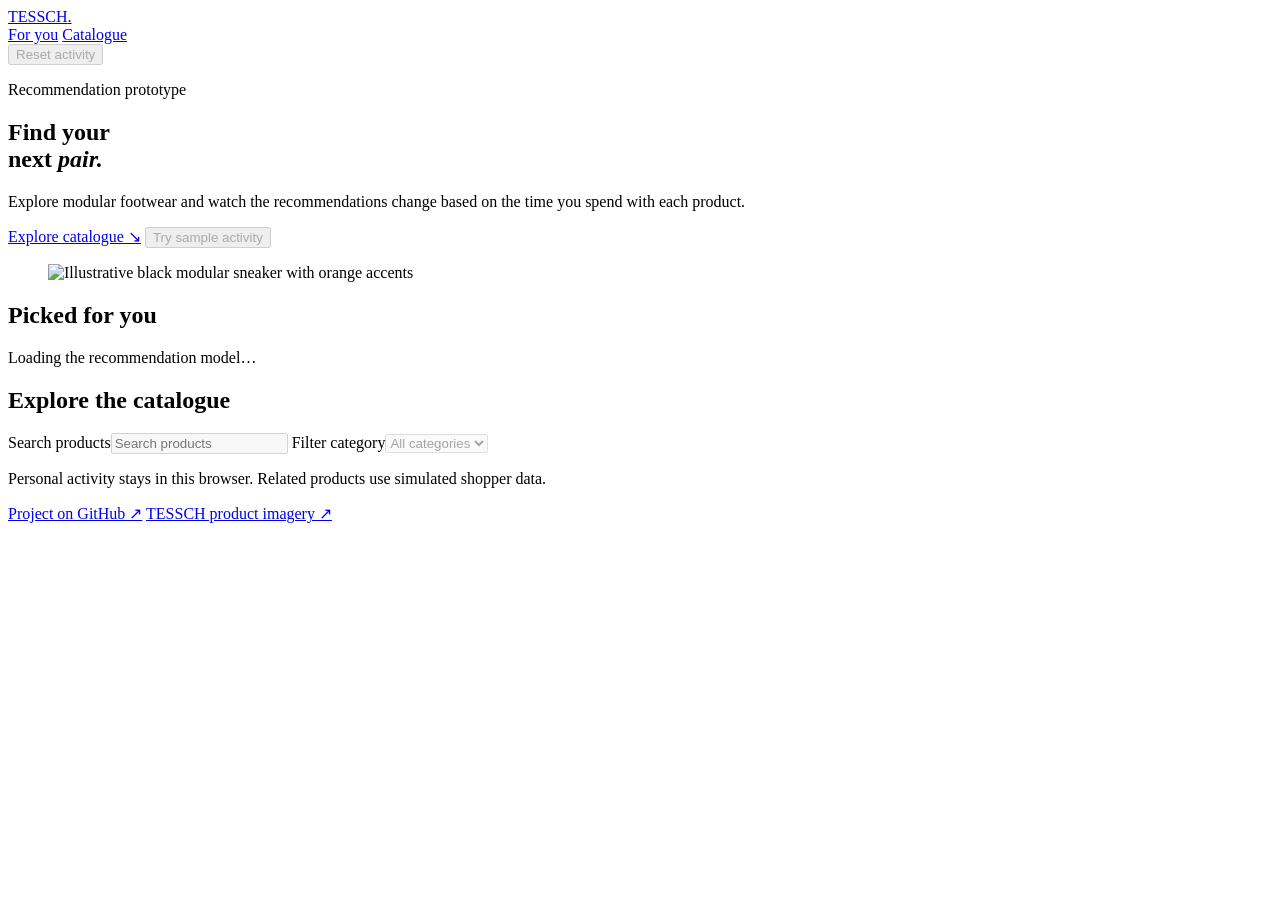
==== docs/index.html @ b37998e8 "Create the Tessch browser prototype entry point" ====
<!doctype html>
<html lang="en">
<head>
  <meta charset="utf-8">
  <meta name="viewport" content="width=device-width, initial-scale=1">
  <meta name="description" content="Try the TESSCH dwell-time recommendation engine in an interactive footwear storefront.">
  <meta name="theme-color" content="#f5f3ef">
  <title>TESSCH · Recommendation prototype</title>
  <link rel="stylesheet" href="./styles.css">
  <script type="module" src="./app.js"></script>
</head>
<body id="top">
  <header class="site-header">
    <div class="shell header-inner">
      <a class="brand" href="#top">TESSCH<span>.</span></a>
      <nav aria-label="Main navigation">
        <a href="#recommendations">For you</a>
        <a href="#catalogue">Catalogue</a>
      </nav>
      <button class="quiet-action" type="button" id="reset" disabled>Reset activity</button>
    </div>
  </header>
  <main class="shell">
    <section class="hero" aria-labelledby="hero-title">
      <div class="hero-copy">
        <p class="eyebrow">Recommendation prototype</p>
        <h1 id="hero-title">Find your<br>next <em>pair.</em></h1>
        <p>Explore modular footwear and watch the recommendations change based on the time you spend with each product.</p>
        <div class="hero-actions">
          <a class="action primary" href="#catalogue">Explore catalogue <span aria-hidden="true">↘</span></a>
          <button class="action secondary" type="button" id="sample" disabled>Try sample activity</button>
        </div>
      </div>
      <figure class="hero-visual">
        <img src="./hero.webp" alt="Illustrative black modular sneaker with orange accents">
      </figure>
    </section>

    <section id="recommendations" class="section" aria-labelledby="picks-title">
      <div class="section-heading">
        <h2 id="picks-title">Picked for you</h2>
        <span id="pick-strategy" class="model-label" hidden></span>
      </div>
      <p id="pick-reason" class="intro" aria-live="polite">Loading the recommendation model…</p>
      <div id="picks" class="product-grid"></div>
    </section>

    <section id="catalogue" class="section" aria-labelledby="catalogue-title">
      <div class="section-heading">
        <h2 id="catalogue-title">Explore the catalogue</h2>
        <div class="filters">
          <label><span class="sr-only">Search products</span><input type="search" id="search" placeholder="Search products" disabled></label>
          <label><span class="sr-only">Filter category</span><select id="category" disabled><option value="">All categories</option></select></label>
        </div>
      </div>
      <p id="catalogue-count" class="intro" aria-live="polite"></p>
      <div id="products" class="product-grid"></div>
      <button class="action outlined more" type="button" id="more" hidden>Show more products</button>
    </section>
  </main>

  <footer class="shell footer">
    <p>Personal activity stays in this browser. Related products use simulated shopper data.</p>
    <a href="https://github.com/Yuvraj2637/tessch-recommendation-engine">Project on GitHub ↗</a>
    <a href="https://tessch.in/">TESSCH product imagery ↗</a>
  </footer>

  <dialog id="detail" aria-labelledby="detail-title">
    <div class="detail-inner">
      <form method="dialog"><button id="close-detail" type="submit" class="close-action" aria-label="Close product" autofocus>×</button></form>
      <div class="detail-product">
        <div id="detail-art"></div>
        <div class="detail-copy">
          <p id="detail-category" class="eyebrow"></p>
          <h2 id="detail-title"></h2>
          <p id="detail-price" class="detail-price"></p>
          <p id="detail-description"></p>
          <p id="detail-specs" class="intro"></p>
          <p id="dwell" class="dwell">Active viewing time <output id="dwell-time">0.0 s</output></p>
        </div>
      </div>
      <section aria-labelledby="related-title" class="related">
        <div class="section-heading">
          <h3 id="related-title">You might also like</h3>
          <span id="related-strategy" class="model-label"></span>
        </div>
        <p id="related-reason" class="intro"></p>
        <div id="related" class="product-grid"></div>
      </section>
    </div>
  </dialog>
</body>
</html>
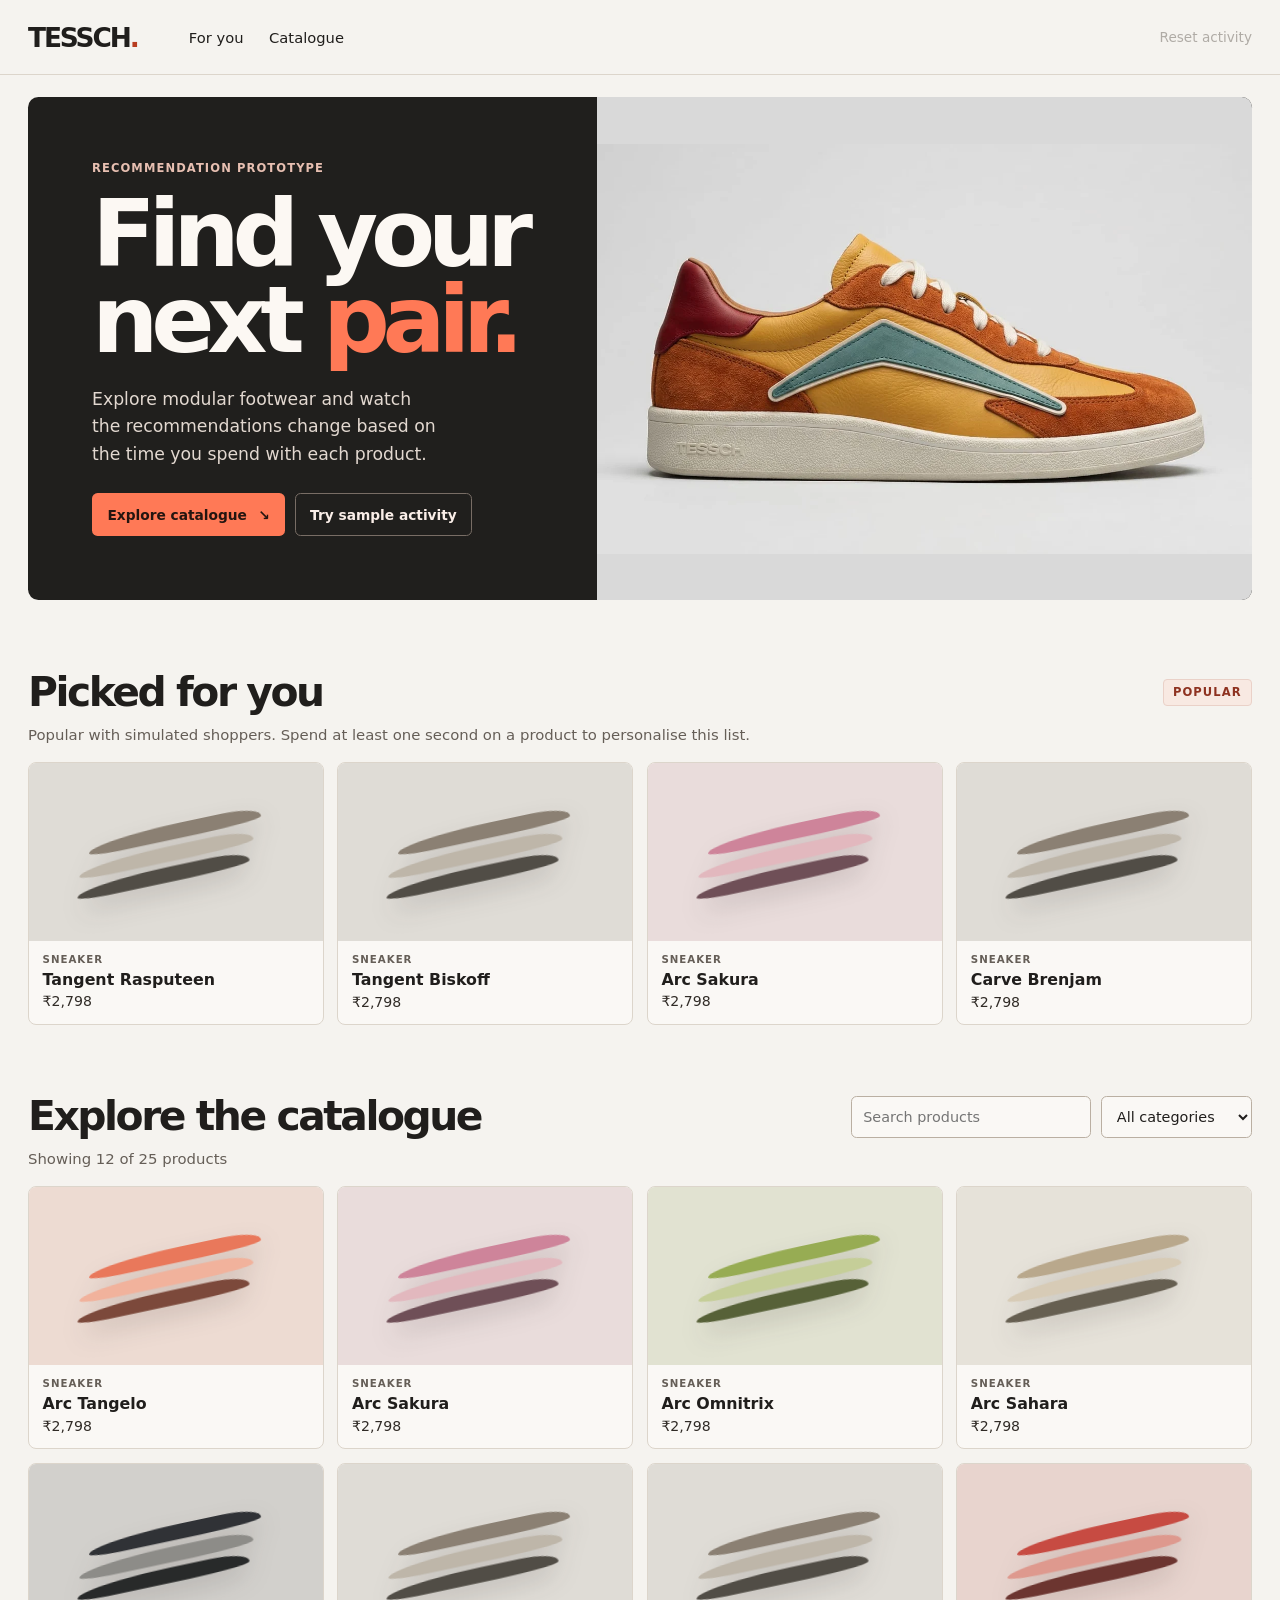
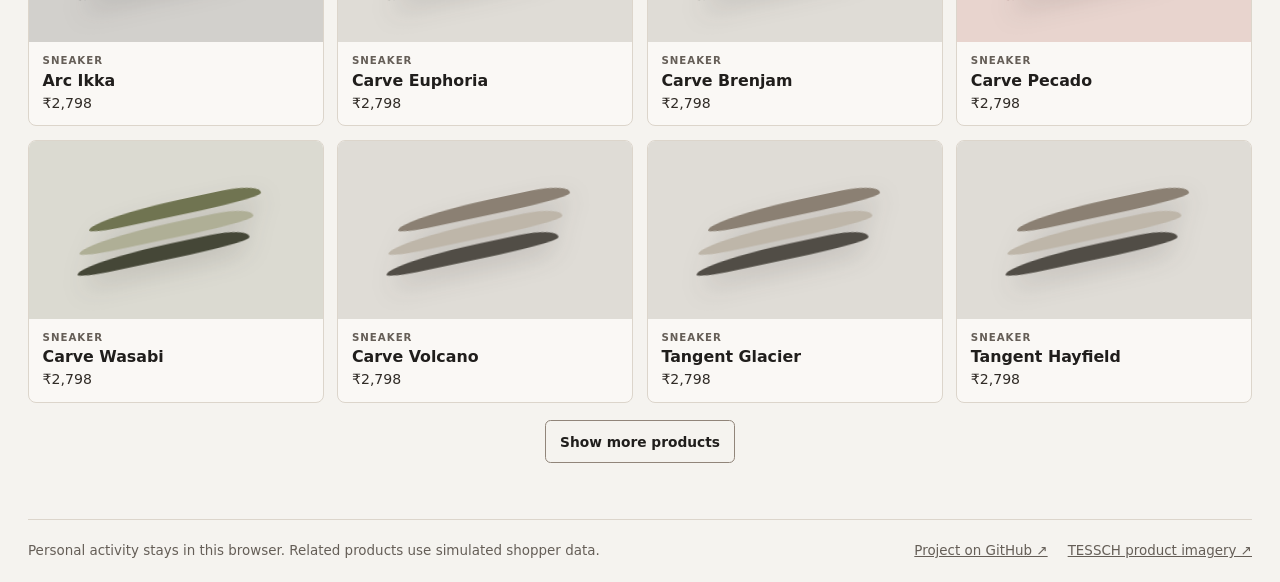
==== commit 9514bcbd: "Replace the demo hero with the TESSCH Arc Tangelo photo" ====
--- a/docs/index.html
+++ b/docs/index.html
@@ -32,7 +32,7 @@
         </div>
       </div>
       <figure class="hero-visual">
-        <img src="./hero.webp" alt="Illustrative black modular sneaker with orange accents">
+        <img src="./hero.webp" alt="TESSCH Arc Tangelo modular sneaker">
       </figure>
     </section>
 
--- a/docs/styles.css
+++ b/docs/styles.css
@@ -0,0 +1,114 @@
+:root {
+  color-scheme: light;
+  --paper: #f5f3ef;
+  --ink: #201e1c;
+  --muted: #655e57;
+  --line: #dcd5cb;
+  --accent: #b83d20;
+  font-family: system-ui, sans-serif;
+  background: var(--paper);
+  color: var(--ink);
+}
+* { box-sizing: border-box; }
+body { margin: 0; min-width: 0; }
+a { color: inherit; }
+button, input, select { font: inherit; }
+button { cursor: pointer; }
+button:disabled { cursor: default; opacity: .48; }
+[hidden] { display: none !important; }
+:focus-visible { outline: 3px solid #a8371d; outline-offset: 4px; }
+.sr-only { position: absolute; width: 1px; height: 1px; padding: 0; overflow: hidden; clip-path: inset(50%); white-space: nowrap; }
+.shell { width: min(100% - 3.5rem, 1280px); margin-inline: auto; }
+.site-header { border-bottom: 1px solid var(--line); }
+.header-inner { min-height: 74px; display: flex; align-items: center; gap: clamp(1rem, 4vw, 3.5rem); }
+.brand { text-decoration: none; font-size: 1.65rem; font-weight: 900; letter-spacing: -.08em; }
+.brand span, .hero em { color: #ff7956; }
+.brand span { color: var(--accent); }
+.header-inner nav { display: flex; gap: clamp(.85rem, 2vw, 2rem); font-size: .92rem; }
+.header-inner nav a { text-decoration: none; }
+.header-inner nav a:hover, .footer a:hover { color: var(--accent); }
+.quiet-action { margin-left: auto; padding: .55rem 0; color: var(--muted); background: none; border: 0; font-size: .85rem; }
+.quiet-action:not(:disabled):hover { color: var(--accent); text-decoration: underline; }
+.hero { display: grid; grid-template-columns: minmax(0, 1fr) minmax(0, 1.15fr); margin-top: 1.4rem; background: #201f1d; color: #fcf8f3; border-radius: .65rem; overflow: hidden; }
+.hero-copy { padding: clamp(1.8rem, 5vw, 4.5rem); align-self: center; }
+.eyebrow, .card-category, .model-label { font-size: .72rem; font-weight: 720; letter-spacing: .095em; text-transform: uppercase; }
+.eyebrow { margin: 0 0 1rem; }
+.hero .eyebrow { color: #e7bfb1; }
+.hero h1 { font-size: clamp(3.15rem, 7.3vw, 6.35rem); font-weight: 800; line-height: .92; letter-spacing: -.078em; margin: 0; }
+.hero h1 em { font-style: normal; }
+.hero-copy > p:not(.eyebrow) { font-size: clamp(.92rem, 1.45vw, 1.08rem); line-height: 1.6; color: #e2d8d0; max-width: 32ch; margin: 1.4rem 0 1.55rem; }
+.hero-visual { margin: 0; display: grid; place-items: center; min-height: 22rem; background: #d9d9d9; }
+.hero-visual img { width: 100%; height: 100%; min-height: 0; object-fit: contain; object-position: center; }
+.hero-actions { display: flex; flex-wrap: wrap; gap: .6rem; }
+.action { border: 1px solid transparent; border-radius: .35rem; padding: .7rem .9rem; min-height: 43px; display: inline-flex; gap: .7rem; align-items: center; justify-content: center; font-weight: 680; font-size: .86rem; text-decoration: none; }
+.primary { background: #ff7956; color: #241510; }
+.primary:hover { background: #ffa087; }
+.secondary { background: transparent; border-color: #786d65; color: #faeee8; }
+.secondary:not(:disabled):hover { border-color: #ffc5b4; }
+.outlined { border-color: #91857a; background: transparent; color: var(--ink); }
+.outlined:hover { background: #ebe4db; }
+.section { margin-top: clamp(2.5rem, 5.5vw, 4.7rem); scroll-margin-top: 1rem; }
+.section-heading { display: flex; align-items: center; justify-content: space-between; gap: .65rem 1.1rem; flex-wrap: wrap; }
+.section h2, .related h3 { margin: 0; font-size: clamp(1.55rem, 3.4vw, 2.55rem); letter-spacing: -.06em; line-height: 1.05; }
+.model-label { border: 1px solid #ead1c8; background: #f8e9e2; padding: .35rem .58rem; color: #8e3220; border-radius: .25rem; white-space: nowrap; }
+.intro { color: var(--muted); font-size: .93rem; line-height: 1.5; }
+.section .intro, .related .intro { margin: .62rem 0 1rem; }
+.product-grid { display: grid; grid-template-columns: repeat(4, minmax(0, 1fr)); gap: .85rem; }
+.product-card { padding: 0; overflow: hidden; text-align: left; display: block; width: 100%; color: var(--ink); border: 1px solid var(--line); border-radius: .5rem; background: #faf8f5; transition: border-color 140ms ease, transform 140ms ease; }
+.product-card:hover { border-color: #a29a90; transform: translateY(-2px); }
+.product-art { background: color-mix(in srgb, var(--tint) 15%, #eeece7); aspect-ratio: 1.65; overflow: hidden; position: relative; display: grid; place-items: center; }
+.product-photo { opacity: 0; position: absolute; inset: 0; width: 100%; height: 100%; object-fit: contain; mix-blend-mode: multiply; }
+.has-photo .product-photo { opacity: 1; }
+.has-photo .modules { display: none; }
+.modules { width: 60%; display: grid; gap: .34rem; transform: rotate(-12deg) skewX(-9deg); filter: drop-shadow(2px 12px 12px #241e1d26); }
+.modules i { display: block; height: clamp(.46rem, 1.3vw, .95rem); border-radius: 65% 27% 42% 26% / 90% 80% 38% 28%; background: var(--tint); }
+.modules i:nth-child(2) { margin-left: -6%; margin-right: 5%; background: color-mix(in srgb, var(--tint) 54%, #faf5e8); }
+.modules i:nth-child(3) { margin-left: -8%; margin-right: 8%; background: color-mix(in srgb, var(--tint) 45%, #222321); }
+.card-body { display: grid; gap: .3rem; padding: .75rem .85rem .9rem; }
+.card-category { font-size: .64rem; color: var(--muted); }
+.card-body strong { font-size: .99rem; line-height: 1.2; overflow-wrap: anywhere; }
+.card-price { color: #302b26; font-size: .88rem; }
+.card-note { margin-top: .22rem; color: #8e3220; font-size: .78rem; font-variant-numeric: tabular-nums; }
+.filters { display: flex; flex-wrap: wrap; gap: .6rem; }
+.filters input, .filters select { background: #faf8f5; color: var(--ink); border: 1px solid #baafa2; border-radius: .35rem; min-height: 42px; padding: .42rem .7rem; font-size: .9rem; max-width: 100%; }
+.filters input { width: min(44vw, 15rem); }
+.more { margin: 1.1rem auto 0; display: flex; width: fit-content; }
+.footer { margin-top: 3.5rem; padding-block: 1.45rem; border-top: 1px solid var(--line); color: var(--muted); font-size: .84rem; display: flex; flex-wrap: wrap; align-items: baseline; gap: .5rem 1.25rem; }
+.footer p { margin: 0 auto 0 0; }
+dialog { width: min(100% - 2rem, 900px); max-height: calc(100% - 1.5rem); padding: 0; background: var(--paper); border: 1px solid var(--line); border-radius: .65rem; color: var(--ink); }
+dialog::backdrop { background: rgb(24 20 18 / 67%); }
+.detail-inner { position: relative; padding: clamp(1rem, 3vw, 2rem); }
+.close-action { position: absolute; inset: .75rem .75rem auto auto; width: 44px; height: 44px; border: 1px solid #978b7e; border-radius: 50%; background: var(--paper); color: var(--ink); font-size: 1.45rem; line-height: 1; z-index: 1; }
+.detail-product { display: grid; grid-template-columns: 1.05fr 1fr; gap: clamp(1rem, 3vw, 2.1rem); align-items: center; padding-top: 1rem; }
+.detail-product .product-art { aspect-ratio: 1.2; border-radius: .45rem; }
+.detail-copy .eyebrow { color: var(--accent); margin-bottom: .5rem; }
+.detail-copy h2 { font-size: clamp(1.65rem, 5vw, 3rem); letter-spacing: -.06em; margin: 0; line-height: 1.04; }
+.detail-copy p { line-height: 1.45; }
+.detail-price { font-weight: 700; }
+.dwell { display: flex; justify-content: space-between; gap: .5rem; padding: .6rem .7rem; border: 1px solid var(--line); color: var(--muted); font-size: .84rem; }
+.dwell output { color: var(--ink); font-variant-numeric: tabular-nums; }
+.related { margin-top: 1.8rem; }
+.related h3 { font-size: clamp(1.4rem, 3vw, 2rem); }
+@media (max-width: 850px) {
+  .shell { width: calc(100% - 2rem); }
+  .hero { grid-template-columns: minmax(0, 1fr) minmax(0, .9fr); }
+  .hero-copy { padding: 2rem; }
+  .hero h1 { font-size: clamp(3.2rem, 8vw, 5.1rem); }
+  .hero-visual { min-height: 18rem; }
+}
+@media (max-width: 600px) {
+  .header-inner { min-height: 59px; gap: .8rem; }
+  .brand { font-size: 1.33rem; }
+  .header-inner nav { font-size: .82rem; gap: .65rem; }
+  .quiet-action { font-size: .73rem; }
+  .hero { grid-template-columns: 1fr; margin-top: .85rem; }
+  .hero-copy { padding: 1.45rem; }
+  .hero-visual { min-height: 0; aspect-ratio: 1.75; }
+  .product-grid { grid-template-columns: repeat(2, minmax(0, 1fr)); gap: .55rem; }
+  .card-body { padding: .62rem; }
+  .detail-product { grid-template-columns: 1fr; }
+  .detail-product .product-art { aspect-ratio: 1.9; }
+}
+@media (prefers-reduced-motion: reduce) {
+  .product-card { transition: none; }
+}
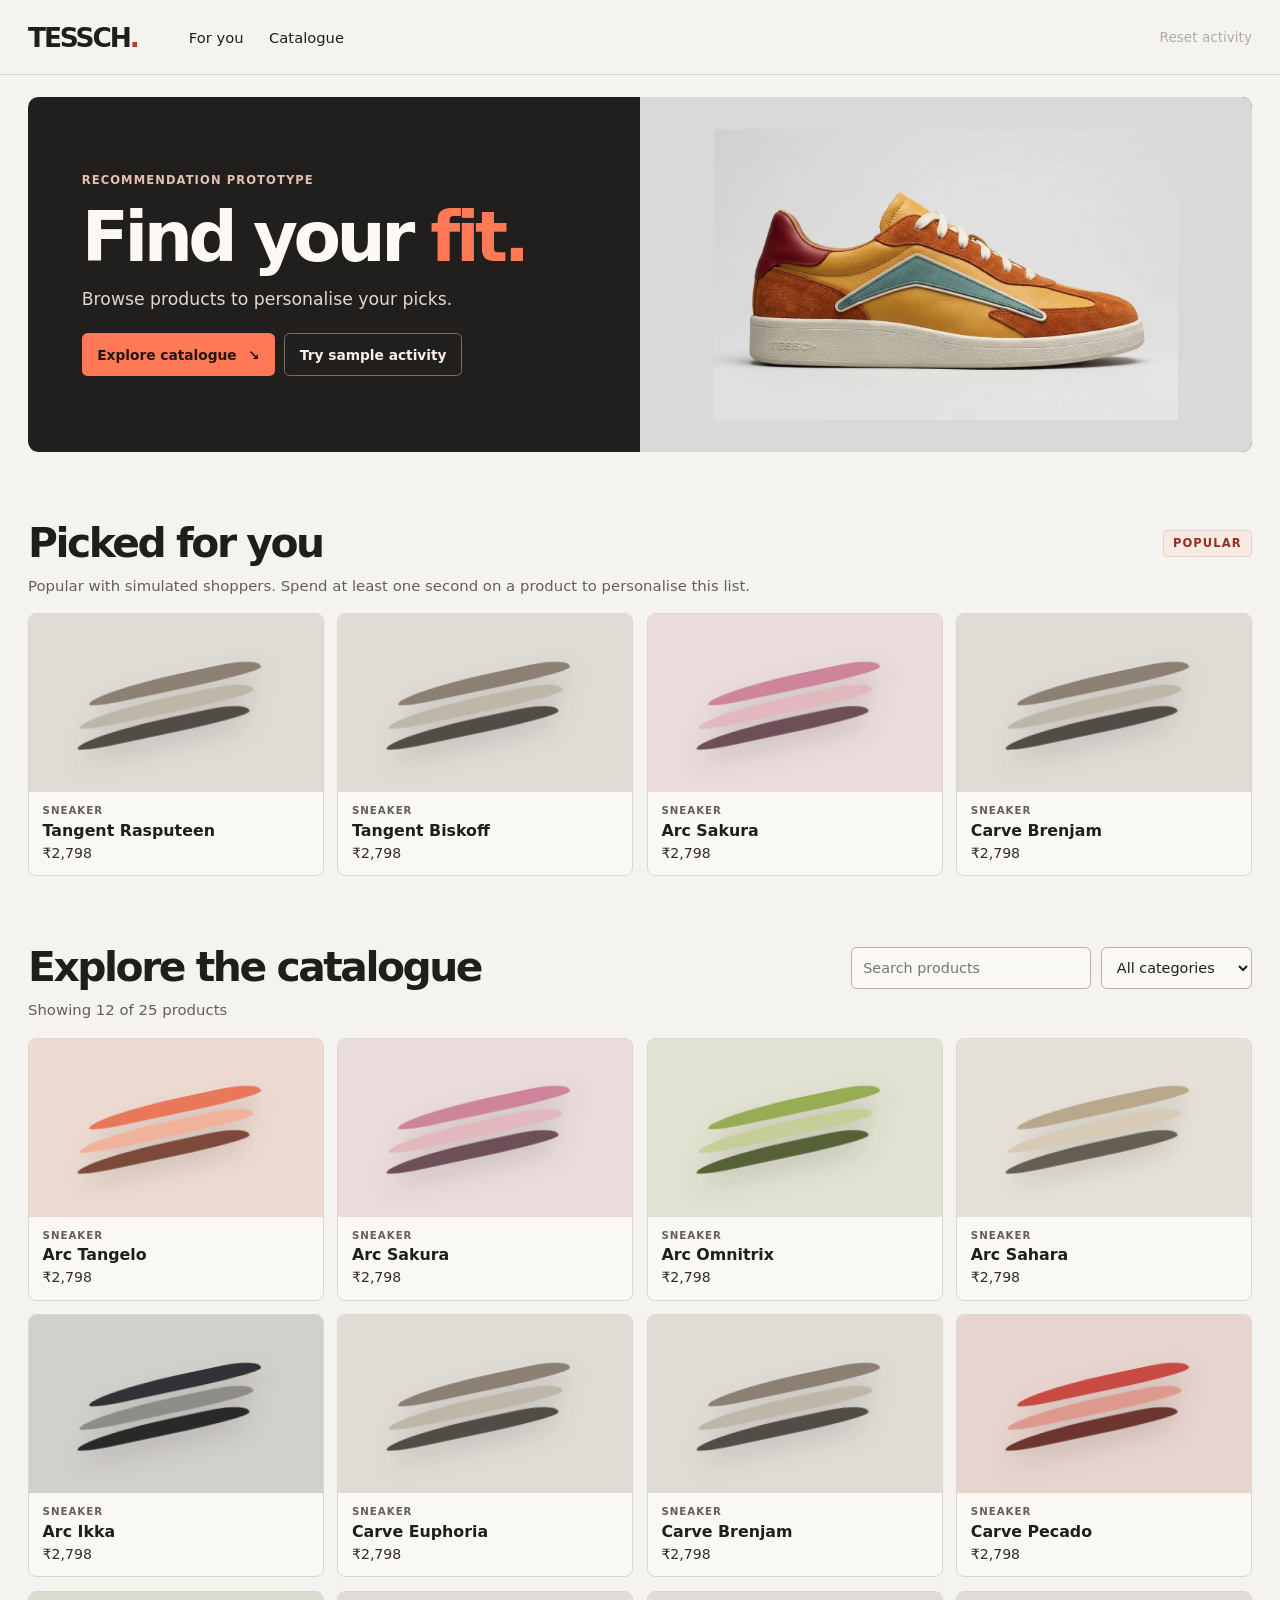
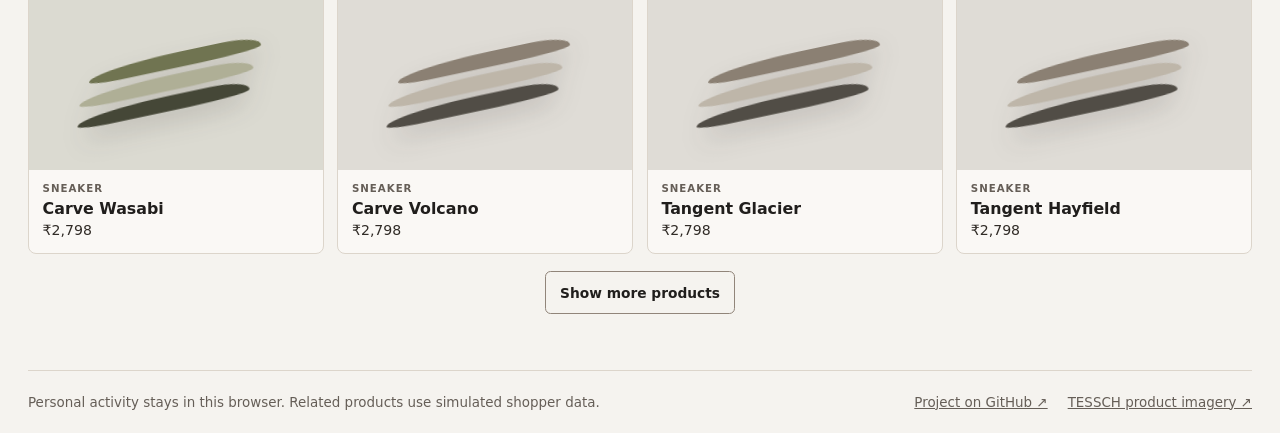
==== commit 9a46c0c3: "Make the prototype hero shorter and keep the shoe in frame" ====
--- a/docs/index.html
+++ b/docs/index.html
@@ -6,7 +6,7 @@
   <meta name="description" content="Try the TESSCH dwell-time recommendation engine in an interactive footwear storefront.">
   <meta name="theme-color" content="#f5f3ef">
   <title>TESSCH · Recommendation prototype</title>
-  <link rel="stylesheet" href="./styles.css">
+  <link rel="stylesheet" href="./styles.css?v=compact-hero">
   <script type="module" src="./app.js"></script>
 </head>
 <body id="top">
@@ -24,15 +24,15 @@
     <section class="hero" aria-labelledby="hero-title">
       <div class="hero-copy">
         <p class="eyebrow">Recommendation prototype</p>
-        <h1 id="hero-title">Find your<br>next <em>pair.</em></h1>
-        <p>Explore modular footwear and watch the recommendations change based on the time you spend with each product.</p>
+        <h1 id="hero-title">Find your <em>fit.</em></h1>
+        <p>Browse products to personalise your picks.</p>
         <div class="hero-actions">
           <a class="action primary" href="#catalogue">Explore catalogue <span aria-hidden="true">↘</span></a>
           <button class="action secondary" type="button" id="sample" disabled>Try sample activity</button>
         </div>
       </div>
       <figure class="hero-visual">
-        <img src="./hero.webp" alt="TESSCH Arc Tangelo modular sneaker">
+        <img src="./hero.webp?v=arc-tangelo" alt="TESSCH Arc Tangelo modular sneaker">
       </figure>
     </section>
 
--- a/docs/styles.css
+++ b/docs/styles.css
@@ -29,16 +29,16 @@
 .header-inner nav a:hover, .footer a:hover { color: var(--accent); }
 .quiet-action { margin-left: auto; padding: .55rem 0; color: var(--muted); background: none; border: 0; font-size: .85rem; }
 .quiet-action:not(:disabled):hover { color: var(--accent); text-decoration: underline; }
-.hero { display: grid; grid-template-columns: minmax(0, 1fr) minmax(0, 1.15fr); margin-top: 1.4rem; background: #201f1d; color: #fcf8f3; border-radius: .65rem; overflow: hidden; }
-.hero-copy { padding: clamp(1.8rem, 5vw, 4.5rem); align-self: center; }
+.hero { display: grid; grid-template-columns: repeat(2, minmax(0, 1fr)); margin-top: 1.4rem; background: #201f1d; color: #fcf8f3; border-radius: .65rem; overflow: hidden; }
+.hero-copy { padding: clamp(1.6rem, 4.2vw, 3.5rem); align-self: center; }
 .eyebrow, .card-category, .model-label { font-size: .72rem; font-weight: 720; letter-spacing: .095em; text-transform: uppercase; }
 .eyebrow { margin: 0 0 1rem; }
 .hero .eyebrow { color: #e7bfb1; }
-.hero h1 { font-size: clamp(3.15rem, 7.3vw, 6.35rem); font-weight: 800; line-height: .92; letter-spacing: -.078em; margin: 0; }
+.hero h1 { font-size: clamp(2.65rem, 5.4vw, 4.6rem); font-weight: 800; line-height: 1; letter-spacing: -.065em; margin: 0; text-wrap: balance; }
 .hero h1 em { font-style: normal; }
-.hero-copy > p:not(.eyebrow) { font-size: clamp(.92rem, 1.45vw, 1.08rem); line-height: 1.6; color: #e2d8d0; max-width: 32ch; margin: 1.4rem 0 1.55rem; }
-.hero-visual { margin: 0; display: grid; place-items: center; min-height: 22rem; background: #d9d9d9; }
-.hero-visual img { width: 100%; height: 100%; min-height: 0; object-fit: contain; object-position: center; }
+.hero-copy > p:not(.eyebrow) { font-size: clamp(.92rem, 1.45vw, 1.08rem); line-height: 1.6; color: #e2d8d0; max-width: 38ch; margin: .9rem 0 1.2rem; }
+.hero-visual { margin: 0; display: grid; place-items: center; padding: clamp(1rem, 2.5vw, 2rem); background: #d9d9d9; }
+.hero-visual img { display: block; width: min(100%, 29rem); height: auto; }
 .hero-actions { display: flex; flex-wrap: wrap; gap: .6rem; }
 .action { border: 1px solid transparent; border-radius: .35rem; padding: .7rem .9rem; min-height: 43px; display: inline-flex; gap: .7rem; align-items: center; justify-content: center; font-weight: 680; font-size: .86rem; text-decoration: none; }
 .primary { background: #ff7956; color: #241510; }
@@ -91,10 +91,7 @@
 .related h3 { font-size: clamp(1.4rem, 3vw, 2rem); }
 @media (max-width: 850px) {
   .shell { width: calc(100% - 2rem); }
-  .hero { grid-template-columns: minmax(0, 1fr) minmax(0, .9fr); }
   .hero-copy { padding: 2rem; }
-  .hero h1 { font-size: clamp(3.2rem, 8vw, 5.1rem); }
-  .hero-visual { min-height: 18rem; }
 }
 @media (max-width: 600px) {
   .header-inner { min-height: 59px; gap: .8rem; }
@@ -103,7 +100,8 @@
   .quiet-action { font-size: .73rem; }
   .hero { grid-template-columns: 1fr; margin-top: .85rem; }
   .hero-copy { padding: 1.45rem; }
-  .hero-visual { min-height: 0; aspect-ratio: 1.75; }
+  .hero-visual { padding: .6rem 1.25rem; }
+  .hero-visual img { width: min(100%, 21rem); }
   .product-grid { grid-template-columns: repeat(2, minmax(0, 1fr)); gap: .55rem; }
   .card-body { padding: .62rem; }
   .detail-product { grid-template-columns: 1fr; }
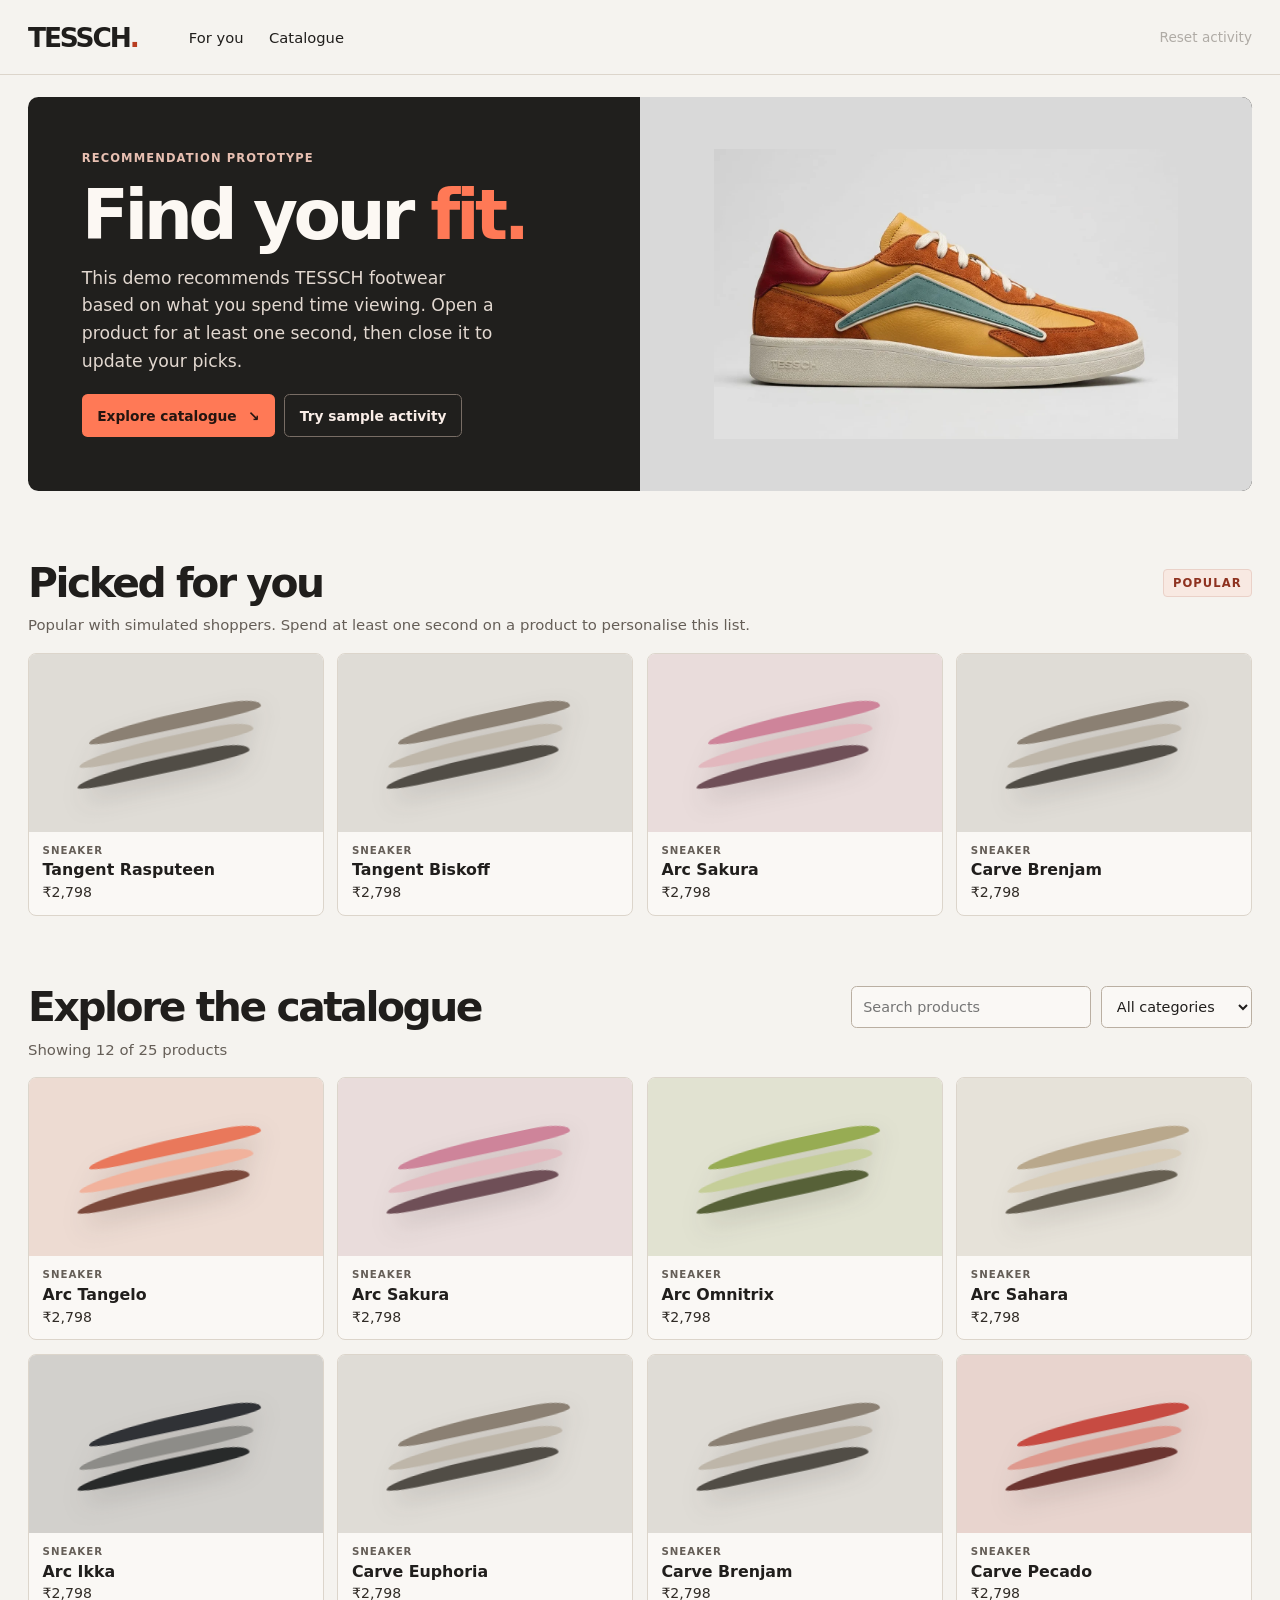
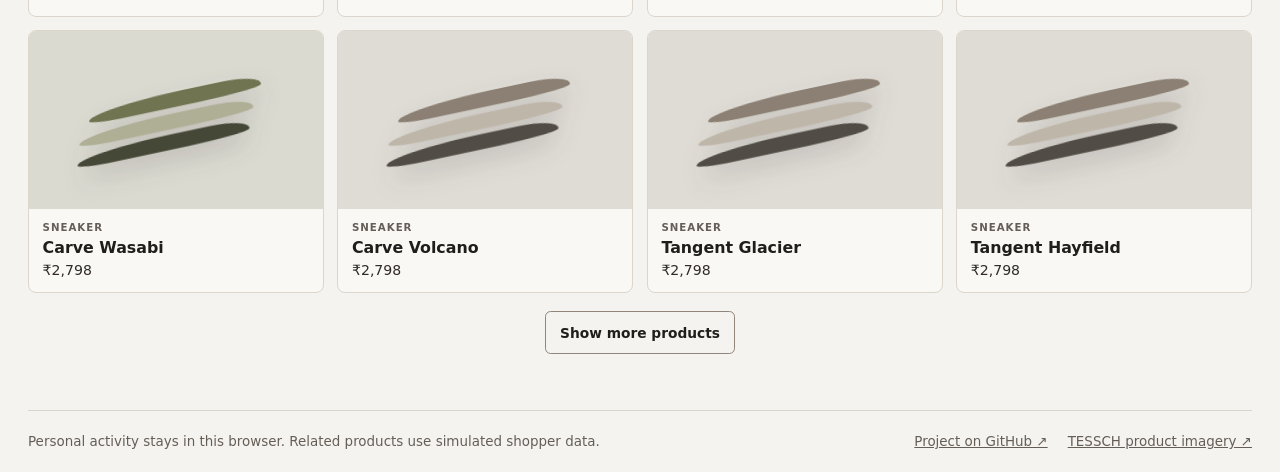
==== commit 7eb68006: "Explain how to try the TESSCH recommender" ====
--- a/docs/index.html
+++ b/docs/index.html
@@ -25,7 +25,7 @@
       <div class="hero-copy">
         <p class="eyebrow">Recommendation prototype</p>
         <h1 id="hero-title">Find your <em>fit.</em></h1>
-        <p>Browse products to personalise your picks.</p>
+        <p>This demo recommends TESSCH footwear based on what you spend time viewing. Open a product for at least one second, then close it to update your picks.</p>
         <div class="hero-actions">
           <a class="action primary" href="#catalogue">Explore catalogue <span aria-hidden="true">↘</span></a>
           <button class="action secondary" type="button" id="sample" disabled>Try sample activity</button>
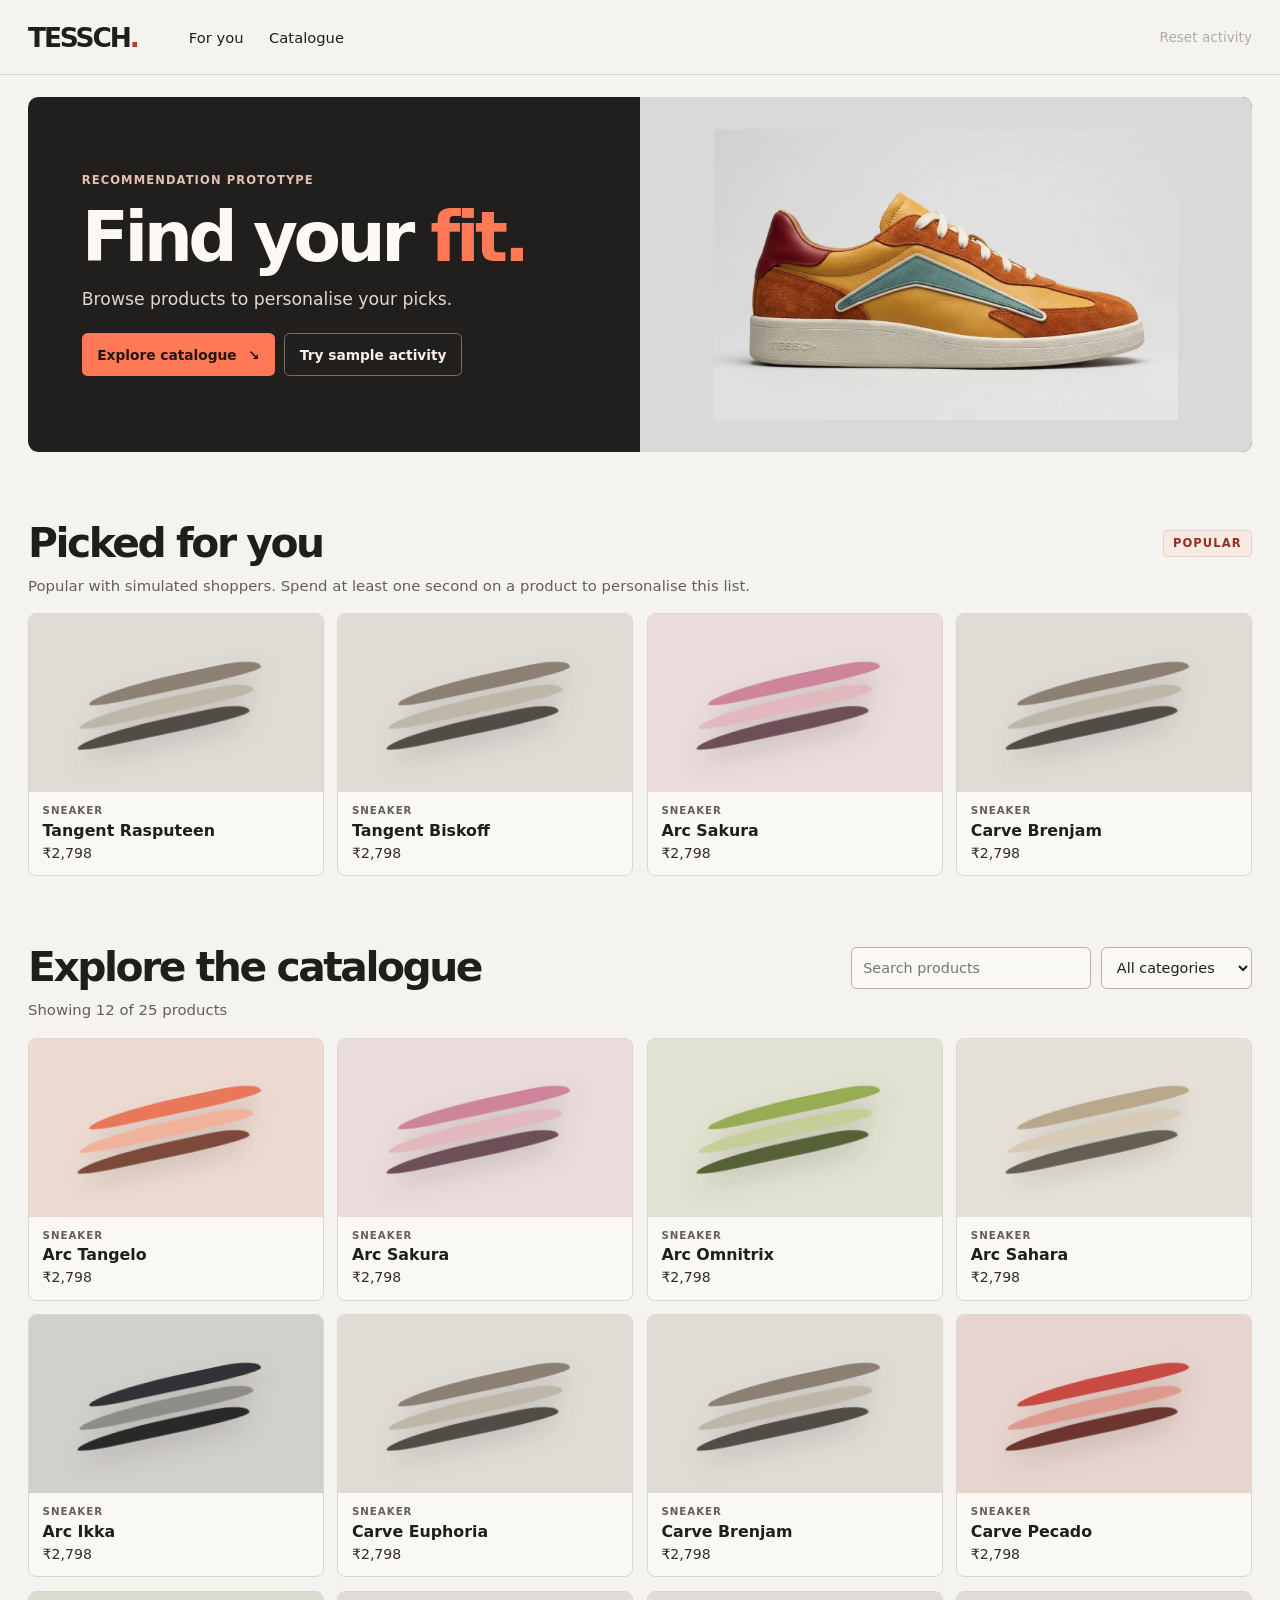
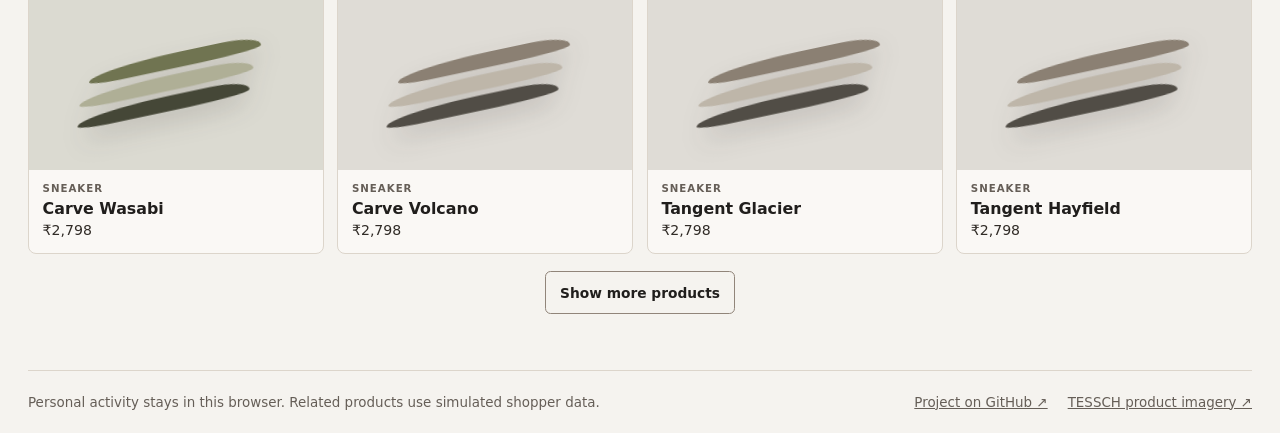
==== commit f44be6d5: "Restore the original demo introduction" ====
--- a/docs/index.html
+++ b/docs/index.html
@@ -25,7 +25,7 @@
       <div class="hero-copy">
         <p class="eyebrow">Recommendation prototype</p>
         <h1 id="hero-title">Find your <em>fit.</em></h1>
-        <p>This demo recommends TESSCH footwear based on what you spend time viewing. Open a product for at least one second, then close it to update your picks.</p>
+        <p>Browse products to personalise your picks.</p>
         <div class="hero-actions">
           <a class="action primary" href="#catalogue">Explore catalogue <span aria-hidden="true">↘</span></a>
           <button class="action secondary" type="button" id="sample" disabled>Try sample activity</button>
